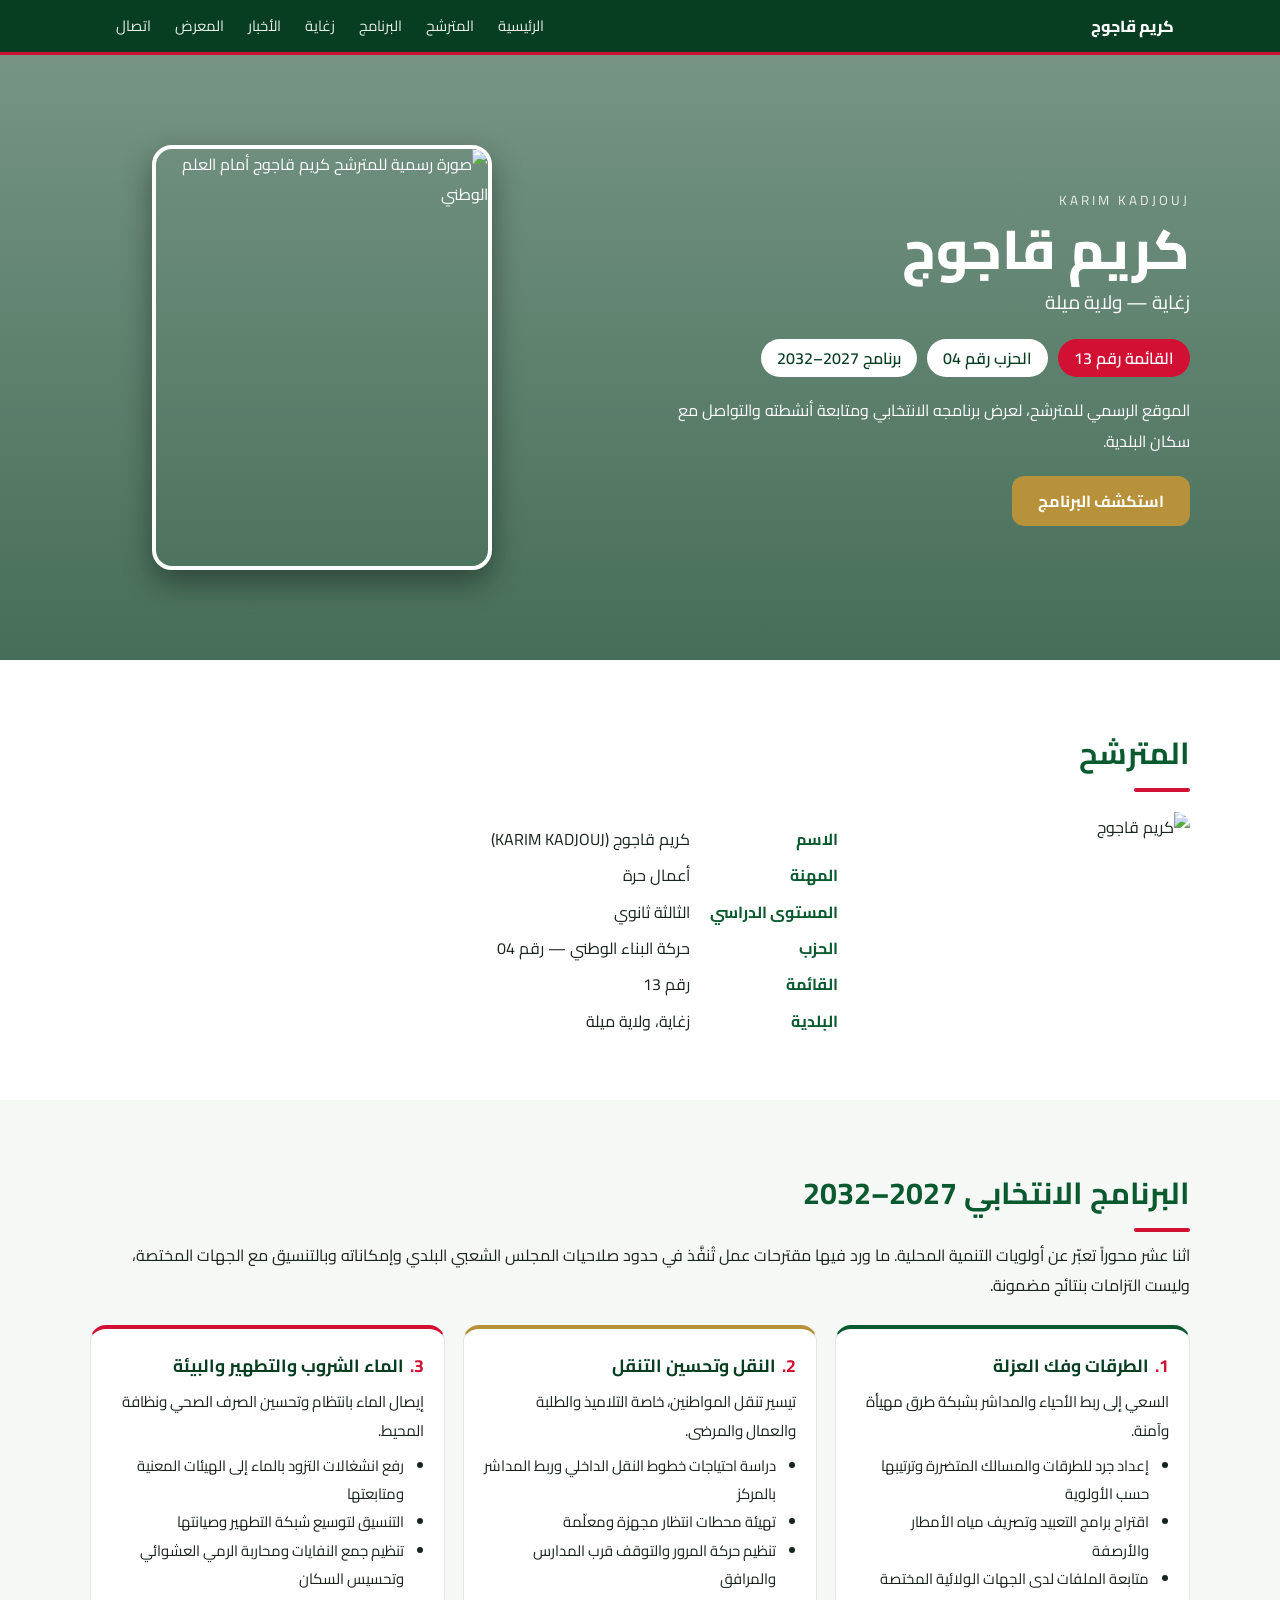
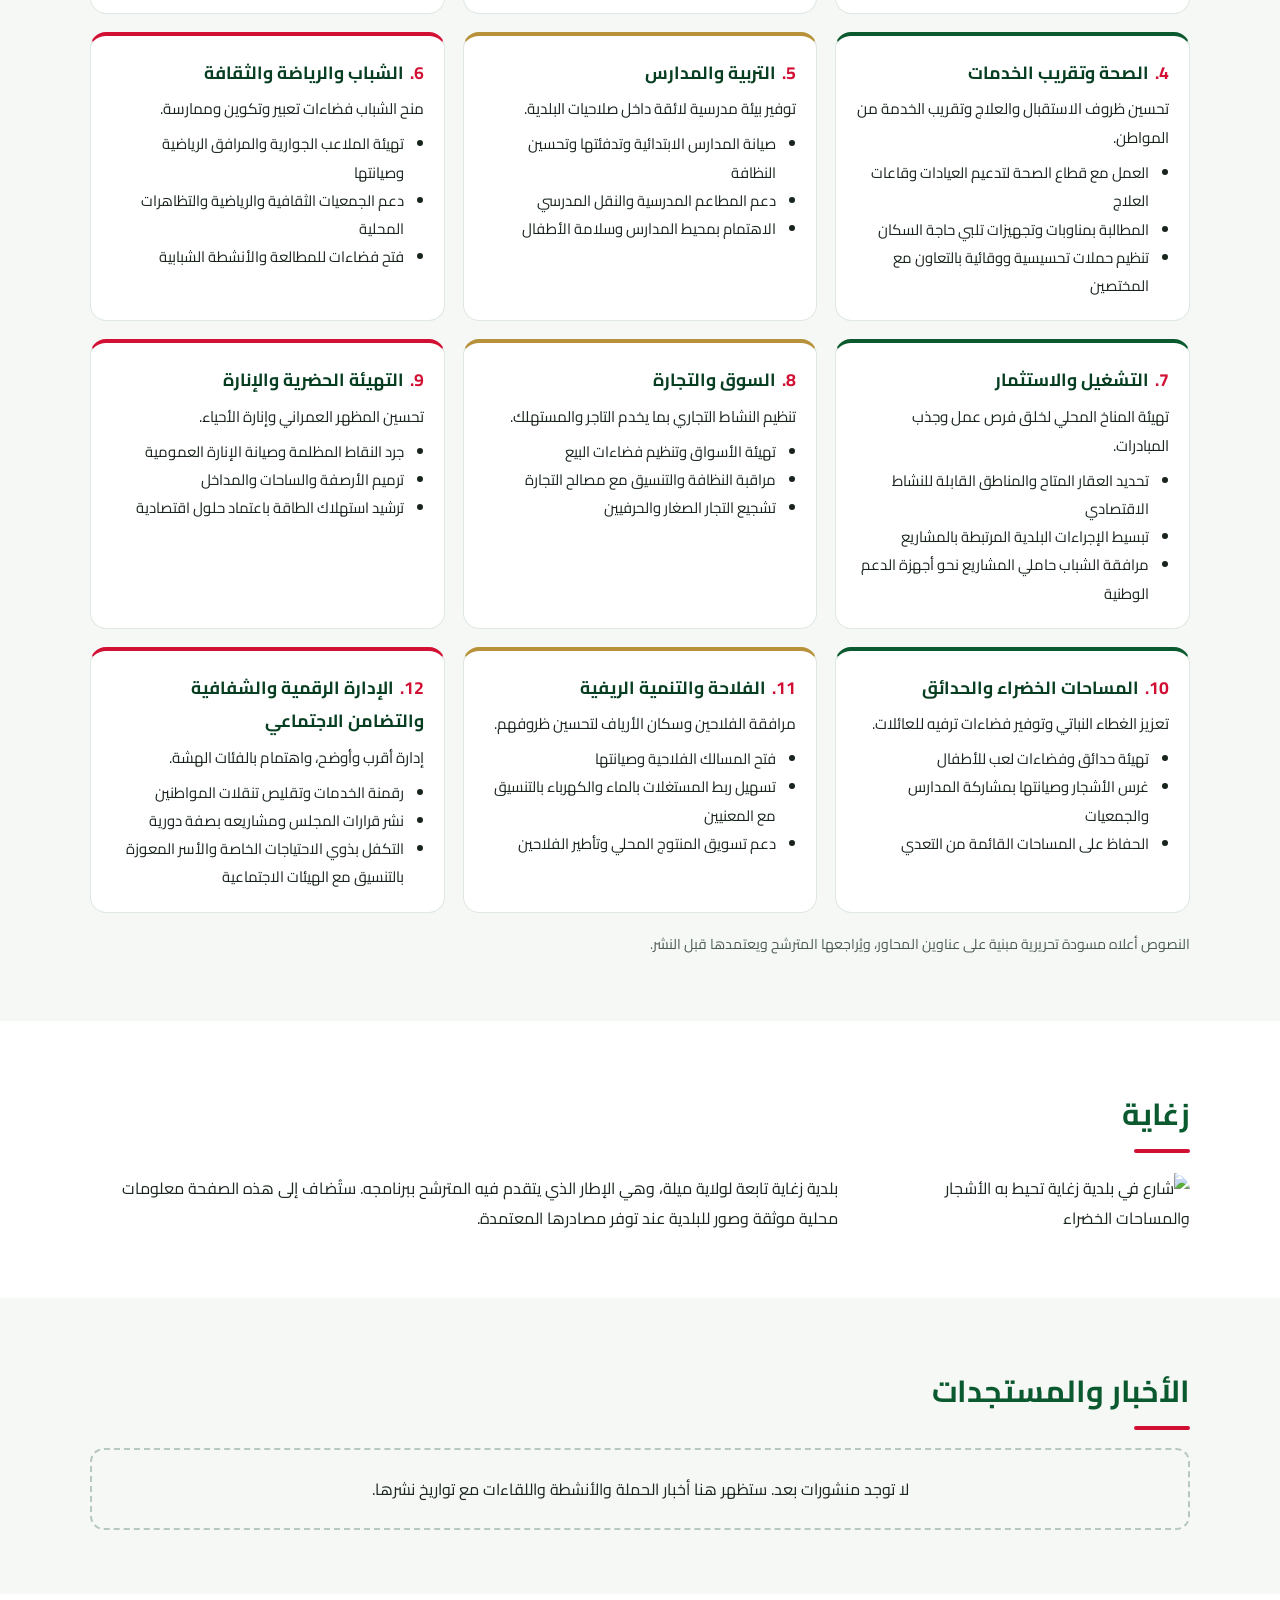
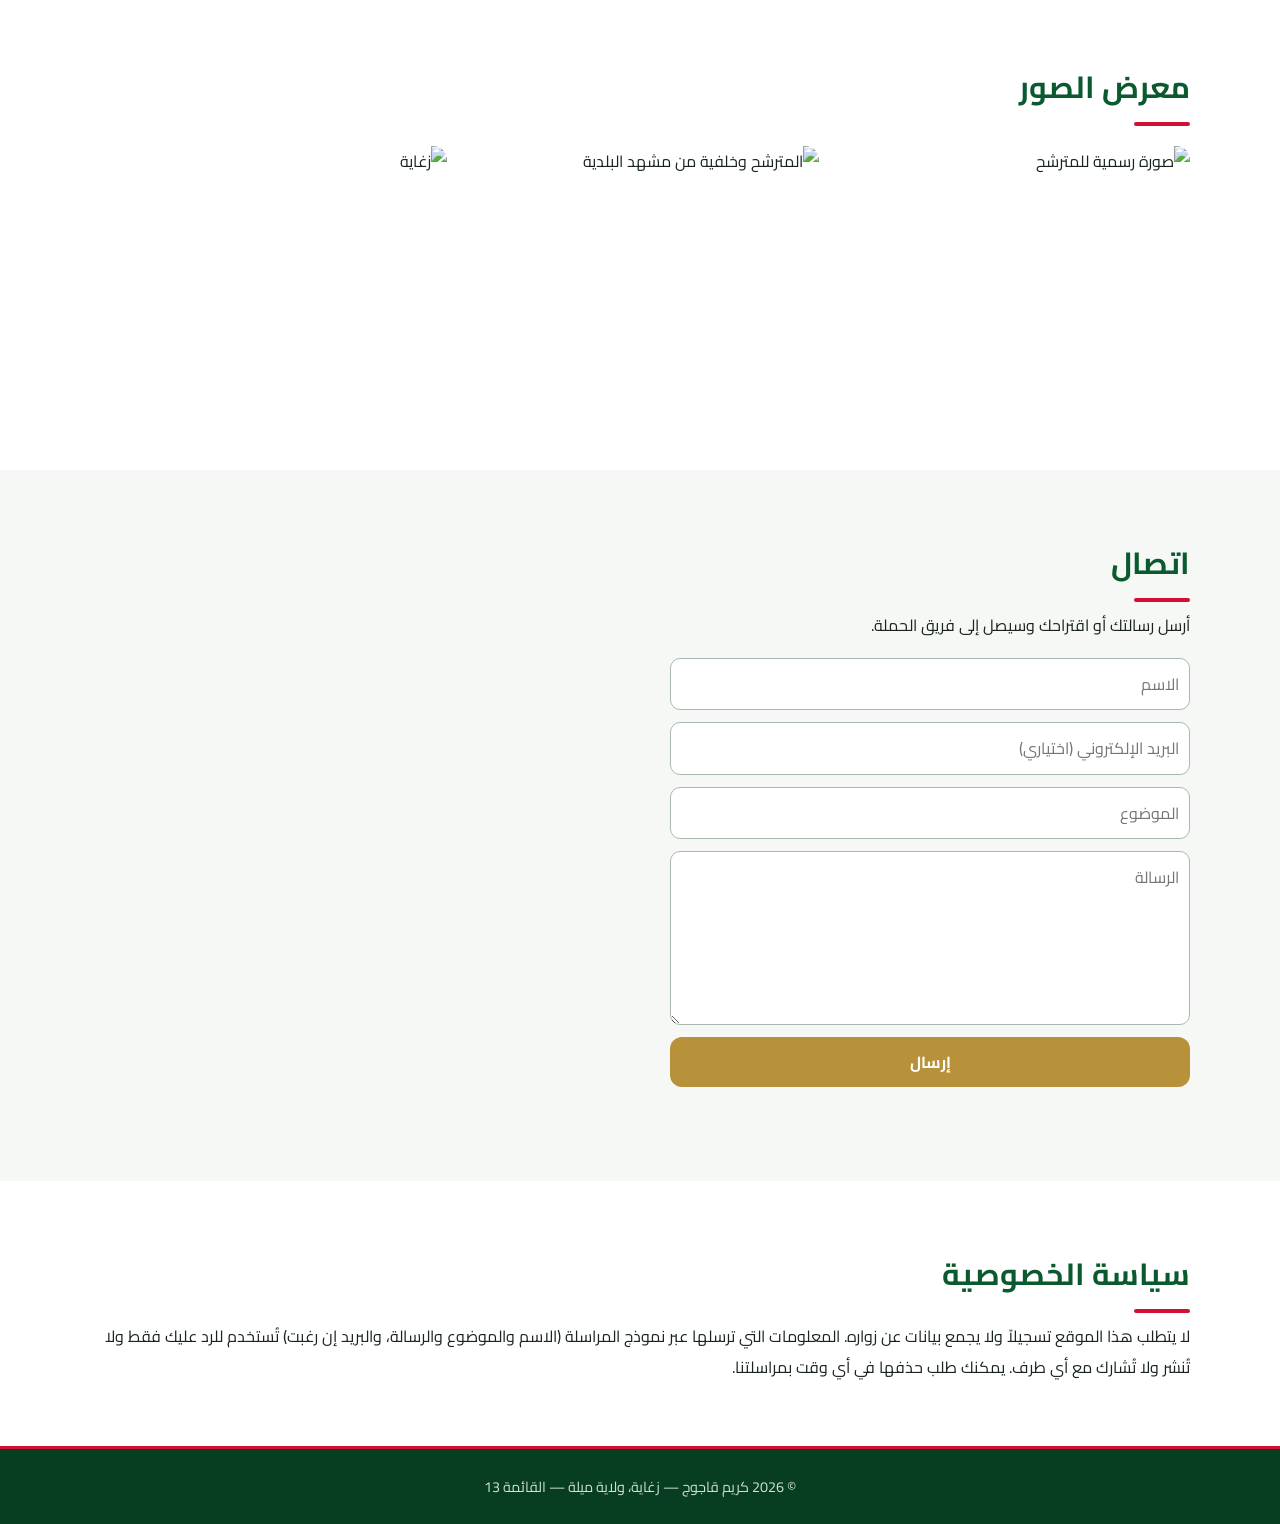
==== index.html @ d609dcb7 "Add files via upload" ====
<!DOCTYPE html>
<html lang="ar" dir="rtl">
<head>
<meta charset="utf-8">
<meta name="viewport" content="width=device-width, initial-scale=1">
<title>كريم قاجوج — الموقع الرسمي | زغاية، ولاية ميلة</title>
<meta name="description" content="الموقع الرسمي للمترشح كريم قاجوج، قائمة رقم 13، زغاية — ولاية ميلة. البرنامج الانتخابي 2027–2032.">
<meta property="og:title" content="كريم قاجوج — الموقع الرسمي">
<meta property="og:description" content="البرنامج الانتخابي 2027–2032 — زغاية، ولاية ميلة">
<meta property="og:image" content="assets/hero.jpg">
<link href="https://fonts.googleapis.com/css2?family=Cairo:wght@400;600;800&display=swap" rel="stylesheet">
<style>
:root{--g:#0b5a2f;--gd:#073d20;--r:#d21034;--gold:#b8923a;--bg:#f6f8f6;--t:#18241c}
*{box-sizing:border-box;margin:0}html{scroll-behavior:smooth;scroll-padding-top:70px}
body{font-family:Cairo,Tajawal,sans-serif;color:var(--t);background:#fff;line-height:1.9}
header{position:sticky;top:0;z-index:9;background:var(--gd);border-bottom:3px solid var(--r)}
nav{max-width:1100px;margin:auto;display:flex;gap:4px;align-items:center;padding:8px 16px;flex-wrap:wrap}
nav b{color:#fff;margin-inline-end:auto;font-weight:800}
nav a{color:#e6efe9;text-decoration:none;padding:4px 10px;border-radius:8px;font-size:.92rem}
nav a:hover,nav a:focus{background:var(--g);outline:0}
section{padding:64px 16px}.w{max-width:1100px;margin:auto}
h2{color:var(--g);font-size:1.9rem;margin-bottom:8px}h2:after{content:"";display:block;width:56px;height:4px;background:var(--r);border-radius:4px;margin-top:6px}
.hero{background:linear-gradient(rgba(7,61,32,.55),rgba(7,61,32,.75)),url(assets/hero.jpg) center/cover;color:#fff;padding:90px 16px}
.hero .w{display:grid;grid-template-columns:1.3fr 1fr;gap:32px;align-items:center}
.hero h1{font-size:clamp(2rem,5vw,3.4rem);font-weight:800;line-height:1.3}
.hero small{display:block;letter-spacing:3px;opacity:.85}
.badges{display:flex;gap:10px;flex-wrap:wrap;margin:18px 0}
.badges span{background:#fff;color:var(--gd);border-radius:999px;padding:4px 16px;font-weight:600}
.badges span:first-child{background:var(--r);color:#fff}
.btn{display:inline-block;background:var(--gold);color:#fff;padding:10px 26px;border-radius:12px;text-decoration:none;font-weight:700}
.hero img{width:100%;max-width:340px;border-radius:20px;border:4px solid #fff;margin-inline:auto;display:block;box-shadow:0 12px 30px #0006}
.two{display:grid;grid-template-columns:320px 1fr;gap:32px;align-items:start;margin-top:20px}
.two img{width:100%;border-radius:18px}
dl{display:grid;grid-template-columns:auto 1fr;gap:6px 20px;margin-top:12px}dt{color:var(--g);font-weight:700}
.alt{background:var(--bg)}
.cards{display:grid;grid-template-columns:repeat(auto-fill,minmax(310px,1fr));gap:18px;margin-top:24px}
.card{background:#fff;border:1px solid #dfe8e2;border-top:4px solid var(--g);border-radius:16px;padding:20px}
.card:nth-child(3n){border-top-color:var(--r)}.card:nth-child(3n+2){border-top-color:var(--gold)}
.card h3{font-size:1.1rem;color:var(--gd)}.card h3 span{color:var(--r);margin-inline-end:6px}
.card p{margin:6px 0;font-size:.95rem}.card ul{padding-inline-start:20px;font-size:.93rem}
.note{font-size:.88rem;color:#4a5a50;margin-top:18px}
.gal{display:grid;grid-template-columns:repeat(auto-fit,minmax(240px,1fr));gap:14px;margin-top:20px}.gal img{width:100%;height:260px;object-fit:cover;border-radius:14px}
.empty{background:var(--bg);border:2px dashed #b7c9bd;border-radius:14px;padding:24px;text-align:center;margin-top:18px}
form{display:grid;gap:12px;max-width:520px;margin-top:18px}input,textarea{font:inherit;padding:10px;border:1px solid #aab9af;border-radius:10px}
button{font:inherit;border:0;cursor:pointer}
footer{background:var(--gd);color:#cfe0d5;text-align:center;padding:24px 16px;font-size:.9rem;border-top:3px solid var(--r)}
@media(max-width:760px){.hero .w,.two{grid-template-columns:1fr}.hero img{max-width:260px}}
</style>
</head>
<body>
<header><nav aria-label="التنقل الرئيسي"><b>كريم قاجوج</b>
<a href="#home">الرئيسية</a><a href="#candidate">المترشح</a><a href="#program">البرنامج</a><a href="#zeghaia">زغاية</a><a href="#news">الأخبار</a><a href="#gallery">المعرض</a><a href="#contact">اتصال</a></nav></header>

<main>
<section class="hero" id="home"><div class="w"><div>
<small>KARIM KADJOUJ</small><h1>كريم قاجوج</h1>
<p style="font-size:1.2rem">زغاية — ولاية ميلة</p>
<div class="badges"><span>القائمة رقم 13</span><span>الحزب رقم 04</span><span>برنامج 2027–2032</span></div>
<p style="max-width:520px;margin-bottom:20px">الموقع الرسمي للمترشح، لعرض برنامجه الانتخابي ومتابعة أنشطته والتواصل مع سكان البلدية.</p>
<a class="btn" href="#program">استكشف البرنامج</a></div>
<img src="assets/candidate.jpg" alt="صورة رسمية للمترشح كريم قاجوج أمام العلم الوطني" width="340" height="425"></div></section>

<section id="candidate"><div class="w"><h2>المترشح</h2>
<div class="two"><img src="assets/candidate.jpg" alt="كريم قاجوج" loading="lazy">
<div><dl><dt>الاسم</dt><dd>كريم قاجوج (KARIM KADJOUJ)</dd><dt>المهنة</dt><dd>أعمال حرة</dd><dt>المستوى الدراسي</dt><dd>الثالثة ثانوي</dd><dt>الحزب</dt><dd>حركة البناء الوطني — رقم 04</dd><dt>القائمة</dt><dd>رقم 13</dd><dt>البلدية</dt><dd>زغاية، ولاية ميلة</dd></dl></div></div></div></section>

<section class="alt" id="program"><div class="w"><h2>البرنامج الانتخابي 2027–2032</h2>
<p>اثنا عشر محوراً تعبّر عن أولويات التنمية المحلية. ما ورد فيها مقترحات عمل تُنفَّذ في حدود صلاحيات المجلس الشعبي البلدي وإمكاناته وبالتنسيق مع الجهات المختصة، وليست التزامات بنتائج مضمونة.</p>
<div class="cards" id="axes"></div>
<p class="note">النصوص أعلاه مسودة تحريرية مبنية على عناوين المحاور، ويُراجعها المترشح ويعتمدها قبل النشر.</p></div></section>

<section id="zeghaia"><div class="w"><h2>زغاية</h2>
<div class="two"><img src="assets/zeghaia.jpg" alt="شارع في بلدية زغاية تحيط به الأشجار والمساحات الخضراء" loading="lazy">
<div><p>بلدية زغاية تابعة لولاية ميلة، وهي الإطار الذي يتقدم فيه المترشح ببرنامجه. ستُضاف إلى هذه الصفحة معلومات محلية موثقة وصور للبلدية عند توفر مصادرها المعتمدة.</p></div></div></div></section>

<section class="alt" id="news"><div class="w"><h2>الأخبار والمستجدات</h2>
<div class="empty">لا توجد منشورات بعد. ستظهر هنا أخبار الحملة والأنشطة واللقاءات مع تواريخ نشرها.</div></div></section>

<section id="gallery"><div class="w"><h2>معرض الصور</h2>
<div class="gal"><img src="assets/candidate.jpg" alt="صورة رسمية للمترشح" loading="lazy"><img src="assets/hero.jpg" alt="المترشح وخلفية من مشهد البلدية" loading="lazy"><img src="assets/zeghaia.jpg" alt="زغاية" loading="lazy"></div></div></section>

<section class="alt" id="contact"><div class="w"><h2>اتصال</h2>
<p>أرسل رسالتك أو اقتراحك وسيصل إلى فريق الحملة.</p>
<form id="cf"><input name="n" placeholder="الاسم" required aria-label="الاسم"><input name="e" type="email" placeholder="البريد الإلكتروني (اختياري)" aria-label="البريد">
<input name="s" placeholder="الموضوع" required aria-label="الموضوع"><textarea name="m" rows="5" placeholder="الرسالة" required aria-label="الرسالة"></textarea>
<input name="website" tabindex="-1" autocomplete="off" style="display:none" aria-hidden="true">
<button class="btn" type="submit">إرسال</button><p id="st" class="note" role="status"></p></form></div></section>

<section id="privacy"><div class="w"><h2>سياسة الخصوصية</h2>
<p>لا يتطلب هذا الموقع تسجيلاً ولا يجمع بيانات عن زواره. المعلومات التي ترسلها عبر نموذج المراسلة (الاسم والموضوع والرسالة، والبريد إن رغبت) تُستخدم للرد عليك فقط ولا تُنشر ولا تُشارك مع أي طرف. يمكنك طلب حذفها في أي وقت بمراسلتنا.</p></div></section>
</main>
<footer>© 2026 كريم قاجوج — زغاية، ولاية ميلة — القائمة 13</footer>

<script>
const CONTACT_EMAIL=""; // ضع هنا بريد الحملة المعتمد ليعمل النموذج
const A=[
["الطرقات وفك العزلة","السعي إلى ربط الأحياء والمداشر بشبكة طرق مهيأة وآمنة.",["إعداد جرد للطرقات والمسالك المتضررة وترتيبها حسب الأولوية","اقتراح برامج التعبيد وتصريف مياه الأمطار والأرصفة","متابعة الملفات لدى الجهات الولائية المختصة"]],
["النقل وتحسين التنقل","تيسير تنقل المواطنين، خاصة التلاميذ والطلبة والعمال والمرضى.",["دراسة احتياجات خطوط النقل الداخلي وربط المداشر بالمركز","تهيئة محطات انتظار مجهزة ومعلّمة","تنظيم حركة المرور والتوقف قرب المدارس والمرافق"]],
["الماء الشروب والتطهير والبيئة","إيصال الماء بانتظام وتحسين الصرف الصحي ونظافة المحيط.",["رفع انشغالات التزود بالماء إلى الهيئات المعنية ومتابعتها","التنسيق لتوسيع شبكة التطهير وصيانتها","تنظيم جمع النفايات ومحاربة الرمي العشوائي وتحسيس السكان"]],
["الصحة وتقريب الخدمات","تحسين ظروف الاستقبال والعلاج وتقريب الخدمة من المواطن.",["العمل مع قطاع الصحة لتدعيم العيادات وقاعات العلاج","المطالبة بمناوبات وتجهيزات تلبي حاجة السكان","تنظيم حملات تحسيسية ووقائية بالتعاون مع المختصين"]],
["التربية والمدارس","توفير بيئة مدرسية لائقة داخل صلاحيات البلدية.",["صيانة المدارس الابتدائية وتدفئتها وتحسين النظافة","دعم المطاعم المدرسية والنقل المدرسي","الاهتمام بمحيط المدارس وسلامة الأطفال"]],
["الشباب والرياضة والثقافة","منح الشباب فضاءات تعبير وتكوين وممارسة.",["تهيئة الملاعب الجوارية والمرافق الرياضية وصيانتها","دعم الجمعيات الثقافية والرياضية والتظاهرات المحلية","فتح فضاءات للمطالعة والأنشطة الشبابية"]],
["التشغيل والاستثمار","تهيئة المناخ المحلي لخلق فرص عمل وجذب المبادرات.",["تحديد العقار المتاح والمناطق القابلة للنشاط الاقتصادي","تبسيط الإجراءات البلدية المرتبطة بالمشاريع","مرافقة الشباب حاملي المشاريع نحو أجهزة الدعم الوطنية"]],
["السوق والتجارة","تنظيم النشاط التجاري بما يخدم التاجر والمستهلك.",["تهيئة الأسواق وتنظيم فضاءات البيع","مراقبة النظافة والتنسيق مع مصالح التجارة","تشجيع التجار الصغار والحرفيين"]],
["التهيئة الحضرية والإنارة","تحسين المظهر العمراني وإنارة الأحياء.",["جرد النقاط المظلمة وصيانة الإنارة العمومية","ترميم الأرصفة والساحات والمداخل","ترشيد استهلاك الطاقة باعتماد حلول اقتصادية"]],
["المساحات الخضراء والحدائق","تعزيز الغطاء النباتي وتوفير فضاءات ترفيه للعائلات.",["تهيئة حدائق وفضاءات لعب للأطفال","غرس الأشجار وصيانتها بمشاركة المدارس والجمعيات","الحفاظ على المساحات القائمة من التعدي"]],
["الفلاحة والتنمية الريفية","مرافقة الفلاحين وسكان الأرياف لتحسين ظروفهم.",["فتح المسالك الفلاحية وصيانتها","تسهيل ربط المستغلات بالماء والكهرباء بالتنسيق مع المعنيين","دعم تسويق المنتوج المحلي وتأطير الفلاحين"]],
["الإدارة الرقمية والشفافية والتضامن الاجتماعي","إدارة أقرب وأوضح، واهتمام بالفئات الهشة.",["رقمنة الخدمات وتقليص تنقلات المواطنين","نشر قرارات المجلس ومشاريعه بصفة دورية","التكفل بذوي الاحتياجات الخاصة والأسر المعوزة بالتنسيق مع الهيئات الاجتماعية"]]];
document.getElementById("axes").innerHTML=A.map((a,i)=>`<article class="card"><h3><span>${i+1}.</span>${a[0]}</h3><p>${a[1]}</p><ul>${a[2].map(x=>`<li>${x}</li>`).join("")}</ul></article>`).join("");
document.getElementById("cf").addEventListener("submit",e=>{e.preventDefault();const f=e.target,st=document.getElementById("st");
if(f.website.value)return;
if(!CONTACT_EMAIL){st.textContent="خدمة المراسلة غير مفعّلة بعد.";return}
location.href="mailto:"+CONTACT_EMAIL+"?subject="+encodeURIComponent(f.s.value)+"&body="+encodeURIComponent(f.m.value+"\n\n"+f.n.value+(f.e.value?" — "+f.e.value:""));});
</script>
</body></html>
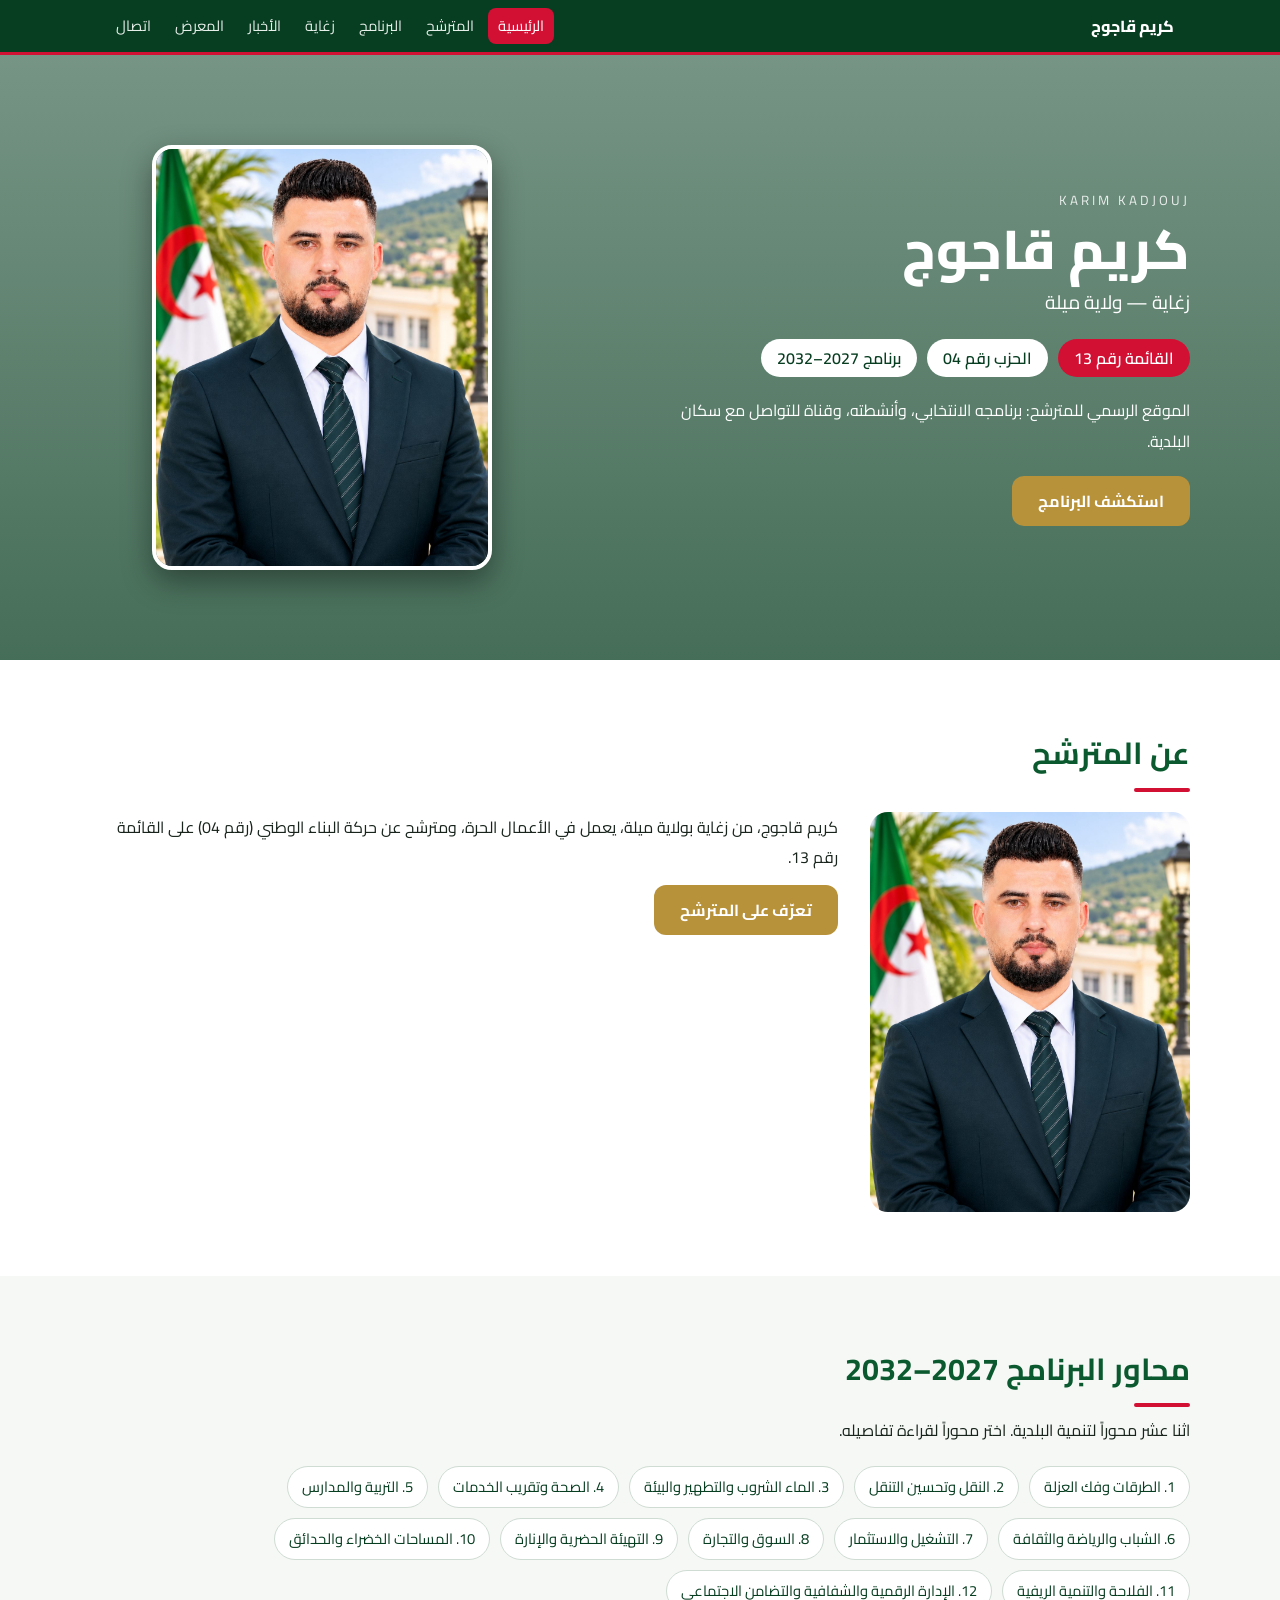
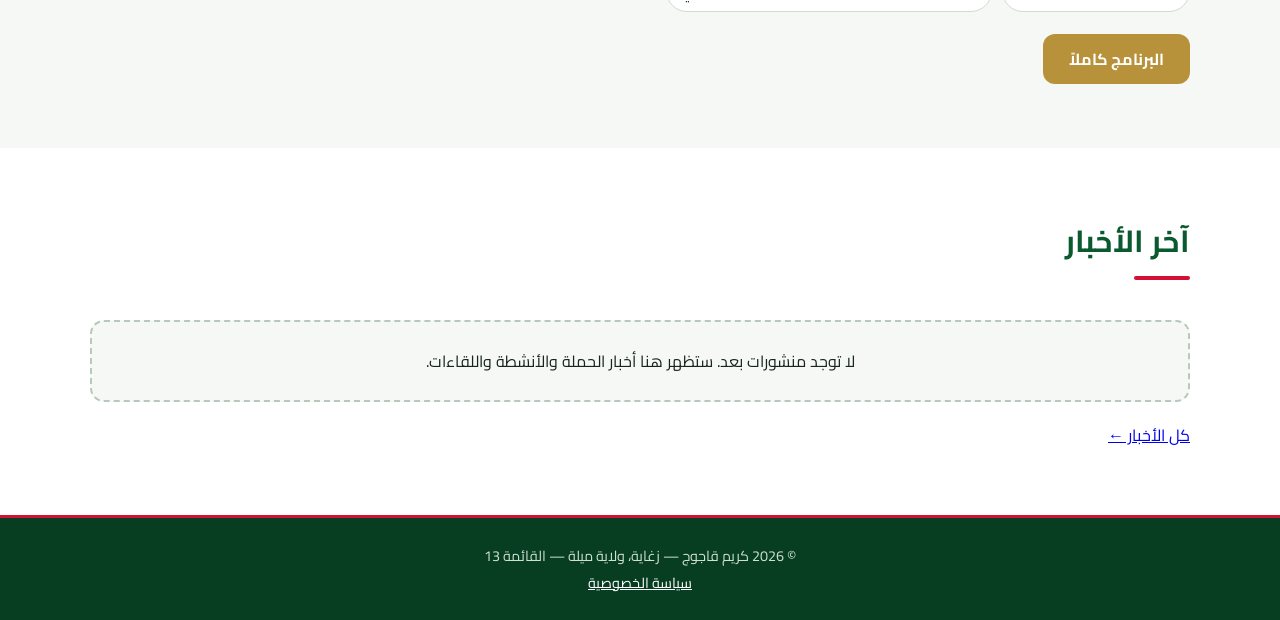
==== commit 247aae78: "Add files via upload" ====
--- a/index.html
+++ b/index.html
@@ -1,115 +1,10 @@
 <!DOCTYPE html>
-<html lang="ar" dir="rtl">
-<head>
-<meta charset="utf-8">
-<meta name="viewport" content="width=device-width, initial-scale=1">
-<title>كريم قاجوج — الموقع الرسمي | زغاية، ولاية ميلة</title>
-<meta name="description" content="الموقع الرسمي للمترشح كريم قاجوج، قائمة رقم 13، زغاية — ولاية ميلة. البرنامج الانتخابي 2027–2032.">
-<meta property="og:title" content="كريم قاجوج — الموقع الرسمي">
-<meta property="og:description" content="البرنامج الانتخابي 2027–2032 — زغاية، ولاية ميلة">
-<meta property="og:image" content="assets/hero.jpg">
-<link href="https://fonts.googleapis.com/css2?family=Cairo:wght@400;600;800&display=swap" rel="stylesheet">
-<style>
-:root{--g:#0b5a2f;--gd:#073d20;--r:#d21034;--gold:#b8923a;--bg:#f6f8f6;--t:#18241c}
-*{box-sizing:border-box;margin:0}html{scroll-behavior:smooth;scroll-padding-top:70px}
-body{font-family:Cairo,Tajawal,sans-serif;color:var(--t);background:#fff;line-height:1.9}
-header{position:sticky;top:0;z-index:9;background:var(--gd);border-bottom:3px solid var(--r)}
-nav{max-width:1100px;margin:auto;display:flex;gap:4px;align-items:center;padding:8px 16px;flex-wrap:wrap}
-nav b{color:#fff;margin-inline-end:auto;font-weight:800}
-nav a{color:#e6efe9;text-decoration:none;padding:4px 10px;border-radius:8px;font-size:.92rem}
-nav a:hover,nav a:focus{background:var(--g);outline:0}
-section{padding:64px 16px}.w{max-width:1100px;margin:auto}
-h2{color:var(--g);font-size:1.9rem;margin-bottom:8px}h2:after{content:"";display:block;width:56px;height:4px;background:var(--r);border-radius:4px;margin-top:6px}
-.hero{background:linear-gradient(rgba(7,61,32,.55),rgba(7,61,32,.75)),url(assets/hero.jpg) center/cover;color:#fff;padding:90px 16px}
-.hero .w{display:grid;grid-template-columns:1.3fr 1fr;gap:32px;align-items:center}
-.hero h1{font-size:clamp(2rem,5vw,3.4rem);font-weight:800;line-height:1.3}
-.hero small{display:block;letter-spacing:3px;opacity:.85}
-.badges{display:flex;gap:10px;flex-wrap:wrap;margin:18px 0}
-.badges span{background:#fff;color:var(--gd);border-radius:999px;padding:4px 16px;font-weight:600}
-.badges span:first-child{background:var(--r);color:#fff}
-.btn{display:inline-block;background:var(--gold);color:#fff;padding:10px 26px;border-radius:12px;text-decoration:none;font-weight:700}
-.hero img{width:100%;max-width:340px;border-radius:20px;border:4px solid #fff;margin-inline:auto;display:block;box-shadow:0 12px 30px #0006}
-.two{display:grid;grid-template-columns:320px 1fr;gap:32px;align-items:start;margin-top:20px}
-.two img{width:100%;border-radius:18px}
-dl{display:grid;grid-template-columns:auto 1fr;gap:6px 20px;margin-top:12px}dt{color:var(--g);font-weight:700}
-.alt{background:var(--bg)}
-.cards{display:grid;grid-template-columns:repeat(auto-fill,minmax(310px,1fr));gap:18px;margin-top:24px}
-.card{background:#fff;border:1px solid #dfe8e2;border-top:4px solid var(--g);border-radius:16px;padding:20px}
-.card:nth-child(3n){border-top-color:var(--r)}.card:nth-child(3n+2){border-top-color:var(--gold)}
-.card h3{font-size:1.1rem;color:var(--gd)}.card h3 span{color:var(--r);margin-inline-end:6px}
-.card p{margin:6px 0;font-size:.95rem}.card ul{padding-inline-start:20px;font-size:.93rem}
-.note{font-size:.88rem;color:#4a5a50;margin-top:18px}
-.gal{display:grid;grid-template-columns:repeat(auto-fit,minmax(240px,1fr));gap:14px;margin-top:20px}.gal img{width:100%;height:260px;object-fit:cover;border-radius:14px}
-.empty{background:var(--bg);border:2px dashed #b7c9bd;border-radius:14px;padding:24px;text-align:center;margin-top:18px}
-form{display:grid;gap:12px;max-width:520px;margin-top:18px}input,textarea{font:inherit;padding:10px;border:1px solid #aab9af;border-radius:10px}
-button{font:inherit;border:0;cursor:pointer}
-footer{background:var(--gd);color:#cfe0d5;text-align:center;padding:24px 16px;font-size:.9rem;border-top:3px solid var(--r)}
-@media(max-width:760px){.hero .w,.two{grid-template-columns:1fr}.hero img{max-width:260px}}
-</style>
-</head>
-<body>
-<header><nav aria-label="التنقل الرئيسي"><b>كريم قاجوج</b>
-<a href="#home">الرئيسية</a><a href="#candidate">المترشح</a><a href="#program">البرنامج</a><a href="#zeghaia">زغاية</a><a href="#news">الأخبار</a><a href="#gallery">المعرض</a><a href="#contact">اتصال</a></nav></header>
-
-<main>
-<section class="hero" id="home"><div class="w"><div>
-<small>KARIM KADJOUJ</small><h1>كريم قاجوج</h1>
-<p style="font-size:1.2rem">زغاية — ولاية ميلة</p>
-<div class="badges"><span>القائمة رقم 13</span><span>الحزب رقم 04</span><span>برنامج 2027–2032</span></div>
-<p style="max-width:520px;margin-bottom:20px">الموقع الرسمي للمترشح، لعرض برنامجه الانتخابي ومتابعة أنشطته والتواصل مع سكان البلدية.</p>
-<a class="btn" href="#program">استكشف البرنامج</a></div>
-<img src="assets/candidate.jpg" alt="صورة رسمية للمترشح كريم قاجوج أمام العلم الوطني" width="340" height="425"></div></section>
-
-<section id="candidate"><div class="w"><h2>المترشح</h2>
-<div class="two"><img src="assets/candidate.jpg" alt="كريم قاجوج" loading="lazy">
-<div><dl><dt>الاسم</dt><dd>كريم قاجوج (KARIM KADJOUJ)</dd><dt>المهنة</dt><dd>أعمال حرة</dd><dt>المستوى الدراسي</dt><dd>الثالثة ثانوي</dd><dt>الحزب</dt><dd>حركة البناء الوطني — رقم 04</dd><dt>القائمة</dt><dd>رقم 13</dd><dt>البلدية</dt><dd>زغاية، ولاية ميلة</dd></dl></div></div></div></section>
-
-<section class="alt" id="program"><div class="w"><h2>البرنامج الانتخابي 2027–2032</h2>
-<p>اثنا عشر محوراً تعبّر عن أولويات التنمية المحلية. ما ورد فيها مقترحات عمل تُنفَّذ في حدود صلاحيات المجلس الشعبي البلدي وإمكاناته وبالتنسيق مع الجهات المختصة، وليست التزامات بنتائج مضمونة.</p>
-<div class="cards" id="axes"></div>
-<p class="note">النصوص أعلاه مسودة تحريرية مبنية على عناوين المحاور، ويُراجعها المترشح ويعتمدها قبل النشر.</p></div></section>
-
-<section id="zeghaia"><div class="w"><h2>زغاية</h2>
-<div class="two"><img src="assets/zeghaia.jpg" alt="شارع في بلدية زغاية تحيط به الأشجار والمساحات الخضراء" loading="lazy">
-<div><p>بلدية زغاية تابعة لولاية ميلة، وهي الإطار الذي يتقدم فيه المترشح ببرنامجه. ستُضاف إلى هذه الصفحة معلومات محلية موثقة وصور للبلدية عند توفر مصادرها المعتمدة.</p></div></div></div></section>
-
-<section class="alt" id="news"><div class="w"><h2>الأخبار والمستجدات</h2>
-<div class="empty">لا توجد منشورات بعد. ستظهر هنا أخبار الحملة والأنشطة واللقاءات مع تواريخ نشرها.</div></div></section>
-
-<section id="gallery"><div class="w"><h2>معرض الصور</h2>
-<div class="gal"><img src="assets/candidate.jpg" alt="صورة رسمية للمترشح" loading="lazy"><img src="assets/hero.jpg" alt="المترشح وخلفية من مشهد البلدية" loading="lazy"><img src="assets/zeghaia.jpg" alt="زغاية" loading="lazy"></div></div></section>
-
-<section class="alt" id="contact"><div class="w"><h2>اتصال</h2>
-<p>أرسل رسالتك أو اقتراحك وسيصل إلى فريق الحملة.</p>
-<form id="cf"><input name="n" placeholder="الاسم" required aria-label="الاسم"><input name="e" type="email" placeholder="البريد الإلكتروني (اختياري)" aria-label="البريد">
-<input name="s" placeholder="الموضوع" required aria-label="الموضوع"><textarea name="m" rows="5" placeholder="الرسالة" required aria-label="الرسالة"></textarea>
-<input name="website" tabindex="-1" autocomplete="off" style="display:none" aria-hidden="true">
-<button class="btn" type="submit">إرسال</button><p id="st" class="note" role="status"></p></form></div></section>
-
-<section id="privacy"><div class="w"><h2>سياسة الخصوصية</h2>
-<p>لا يتطلب هذا الموقع تسجيلاً ولا يجمع بيانات عن زواره. المعلومات التي ترسلها عبر نموذج المراسلة (الاسم والموضوع والرسالة، والبريد إن رغبت) تُستخدم للرد عليك فقط ولا تُنشر ولا تُشارك مع أي طرف. يمكنك طلب حذفها في أي وقت بمراسلتنا.</p></div></section>
-</main>
-<footer>© 2026 كريم قاجوج — زغاية، ولاية ميلة — القائمة 13</footer>
-
-<script>
-const CONTACT_EMAIL=""; // ضع هنا بريد الحملة المعتمد ليعمل النموذج
-const A=[
-["الطرقات وفك العزلة","السعي إلى ربط الأحياء والمداشر بشبكة طرق مهيأة وآمنة.",["إعداد جرد للطرقات والمسالك المتضررة وترتيبها حسب الأولوية","اقتراح برامج التعبيد وتصريف مياه الأمطار والأرصفة","متابعة الملفات لدى الجهات الولائية المختصة"]],
-["النقل وتحسين التنقل","تيسير تنقل المواطنين، خاصة التلاميذ والطلبة والعمال والمرضى.",["دراسة احتياجات خطوط النقل الداخلي وربط المداشر بالمركز","تهيئة محطات انتظار مجهزة ومعلّمة","تنظيم حركة المرور والتوقف قرب المدارس والمرافق"]],
-["الماء الشروب والتطهير والبيئة","إيصال الماء بانتظام وتحسين الصرف الصحي ونظافة المحيط.",["رفع انشغالات التزود بالماء إلى الهيئات المعنية ومتابعتها","التنسيق لتوسيع شبكة التطهير وصيانتها","تنظيم جمع النفايات ومحاربة الرمي العشوائي وتحسيس السكان"]],
-["الصحة وتقريب الخدمات","تحسين ظروف الاستقبال والعلاج وتقريب الخدمة من المواطن.",["العمل مع قطاع الصحة لتدعيم العيادات وقاعات العلاج","المطالبة بمناوبات وتجهيزات تلبي حاجة السكان","تنظيم حملات تحسيسية ووقائية بالتعاون مع المختصين"]],
-["التربية والمدارس","توفير بيئة مدرسية لائقة داخل صلاحيات البلدية.",["صيانة المدارس الابتدائية وتدفئتها وتحسين النظافة","دعم المطاعم المدرسية والنقل المدرسي","الاهتمام بمحيط المدارس وسلامة الأطفال"]],
-["الشباب والرياضة والثقافة","منح الشباب فضاءات تعبير وتكوين وممارسة.",["تهيئة الملاعب الجوارية والمرافق الرياضية وصيانتها","دعم الجمعيات الثقافية والرياضية والتظاهرات المحلية","فتح فضاءات للمطالعة والأنشطة الشبابية"]],
-["التشغيل والاستثمار","تهيئة المناخ المحلي لخلق فرص عمل وجذب المبادرات.",["تحديد العقار المتاح والمناطق القابلة للنشاط الاقتصادي","تبسيط الإجراءات البلدية المرتبطة بالمشاريع","مرافقة الشباب حاملي المشاريع نحو أجهزة الدعم الوطنية"]],
-["السوق والتجارة","تنظيم النشاط التجاري بما يخدم التاجر والمستهلك.",["تهيئة الأسواق وتنظيم فضاءات البيع","مراقبة النظافة والتنسيق مع مصالح التجارة","تشجيع التجار الصغار والحرفيين"]],
-["التهيئة الحضرية والإنارة","تحسين المظهر العمراني وإنارة الأحياء.",["جرد النقاط المظلمة وصيانة الإنارة العمومية","ترميم الأرصفة والساحات والمداخل","ترشيد استهلاك الطاقة باعتماد حلول اقتصادية"]],
-["المساحات الخضراء والحدائق","تعزيز الغطاء النباتي وتوفير فضاءات ترفيه للعائلات.",["تهيئة حدائق وفضاءات لعب للأطفال","غرس الأشجار وصيانتها بمشاركة المدارس والجمعيات","الحفاظ على المساحات القائمة من التعدي"]],
-["الفلاحة والتنمية الريفية","مرافقة الفلاحين وسكان الأرياف لتحسين ظروفهم.",["فتح المسالك الفلاحية وصيانتها","تسهيل ربط المستغلات بالماء والكهرباء بالتنسيق مع المعنيين","دعم تسويق المنتوج المحلي وتأطير الفلاحين"]],
-["الإدارة الرقمية والشفافية والتضامن الاجتماعي","إدارة أقرب وأوضح، واهتمام بالفئات الهشة.",["رقمنة الخدمات وتقليص تنقلات المواطنين","نشر قرارات المجلس ومشاريعه بصفة دورية","التكفل بذوي الاحتياجات الخاصة والأسر المعوزة بالتنسيق مع الهيئات الاجتماعية"]]];
-document.getElementById("axes").innerHTML=A.map((a,i)=>`<article class="card"><h3><span>${i+1}.</span>${a[0]}</h3><p>${a[1]}</p><ul>${a[2].map(x=>`<li>${x}</li>`).join("")}</ul></article>`).join("");
-document.getElementById("cf").addEventListener("submit",e=>{e.preventDefault();const f=e.target,st=document.getElementById("st");
-if(f.website.value)return;
-if(!CONTACT_EMAIL){st.textContent="خدمة المراسلة غير مفعّلة بعد.";return}
-location.href="mailto:"+CONTACT_EMAIL+"?subject="+encodeURIComponent(f.s.value)+"&body="+encodeURIComponent(f.m.value+"\n\n"+f.n.value+(f.e.value?" — "+f.e.value:""));});
-</script>
-</body></html>
+<html lang="ar" dir="rtl"><head><meta charset="utf-8"><meta name="viewport" content="width=device-width, initial-scale=1">
+<title>الموقع الرسمي | كريم قاجوج — زغاية، ميلة</title><meta name="description" content="الموقع الرسمي للمترشح كريم قاجوج، القائمة 13، زغاية — ولاية ميلة. البرنامج الانتخابي 2027–2032.">
+<meta property="og:type" content="website"><meta property="og:title" content="الموقع الرسمي | كريم قاجوج"><meta property="og:description" content="الموقع الرسمي للمترشح كريم قاجوج، القائمة 13، زغاية — ولاية ميلة. البرنامج الانتخابي 2027–2032."><meta property="og:image" content="assets/hero.jpg"><meta property="og:locale" content="ar_DZ">
+<link rel="preconnect" href="https://fonts.googleapis.com"><link href="https://fonts.googleapis.com/css2?family=Cairo:wght@400;600;800&display=swap" rel="stylesheet"><link rel="stylesheet" href="assets/style.css"></head>
+<body><a class="skip" href="#main">تخطي إلى المحتوى</a>
+<header><nav aria-label="التنقل الرئيسي"><b>كريم قاجوج</b><a href="index.html">الرئيسية</a><a href="candidate.html">المترشح</a><a href="program.html">البرنامج</a><a href="zeghaia.html">زغاية</a><a href="news.html">الأخبار</a><a href="gallery.html">المعرض</a><a href="contact.html">اتصال</a></nav></header>
+<section class="hero"><div class="w"><div><small>KARIM KADJOUJ</small><h1>كريم قاجوج</h1><p style="font-size:1.2rem">زغاية — ولاية ميلة</p><div class="badges"><span>القائمة رقم 13</span><span>الحزب رقم 04</span><span>برنامج 2027–2032</span></div><p style="max-width:520px;margin-bottom:20px">الموقع الرسمي للمترشح: برنامجه الانتخابي، وأنشطته، وقناة للتواصل مع سكان البلدية.</p><a class="btn" href="program.html">استكشف البرنامج</a></div><img src="assets/candidate.jpg" alt="صورة رسمية للمترشح كريم قاجوج أمام العلم الوطني" width="340" height="425"></div></section><main id="main"><section class=""><div class="w"><h2>عن المترشح</h2><div class="two"><img src="assets/candidate.jpg" alt="كريم قاجوج" loading="lazy"><div><p>كريم قاجوج، من زغاية بولاية ميلة، يعمل في الأعمال الحرة، ومترشح عن حركة البناء الوطني (رقم 04) على القائمة رقم 13.</p><p style="margin-top:12px"><a class="btn" href="candidate.html">تعرّف على المترشح</a></p></div></div></div></section><section class="alt"><div class="w"><h2>محاور البرنامج 2027–2032</h2><p>اثنا عشر محوراً لتنمية البلدية. اختر محوراً لقراءة تفاصيله.</p><div class="chips" id="chips"></div><p style="margin-top:22px"><a class="btn" href="program.html">البرنامج كاملاً</a></p></div></section><section class=""><div class="w"><h2>آخر الأخبار</h2><div class="news" id="latest"></div><p style="margin-top:18px"><a href="news.html">كل الأخبار ←</a></p></div></section></main>
+<footer><p>© 2026 كريم قاجوج — زغاية، ولاية ميلة — القائمة 13</p><p><a href="privacy.html">سياسة الخصوصية</a></p></footer>
+<script src="assets/data.js"></script><script src="assets/app.js"></script></body></html>
--- a/assets/style.css
+++ b/assets/style.css
@@ -0,0 +1,45 @@
+
+:root{--g:#0b5a2f;--gd:#073d20;--r:#d21034;--gold:#b8923a;--bg:#f6f8f6;--t:#18241c}
+*{box-sizing:border-box;margin:0}html{scroll-behavior:smooth;scroll-padding-top:70px}
+body{font-family:Cairo,Tajawal,sans-serif;color:var(--t);background:#fff;line-height:1.9}
+header{position:sticky;top:0;z-index:9;background:var(--gd);border-bottom:3px solid var(--r)}
+nav{max-width:1100px;margin:auto;display:flex;gap:4px;align-items:center;padding:8px 16px;flex-wrap:wrap}
+nav b{color:#fff;margin-inline-end:auto;font-weight:800}
+nav a{color:#e6efe9;text-decoration:none;padding:4px 10px;border-radius:8px;font-size:.92rem}
+nav a:hover,nav a:focus{background:var(--g);outline:0}
+section{padding:64px 16px}.w{max-width:1100px;margin:auto}
+h2{color:var(--g);font-size:1.9rem;margin-bottom:8px}h2:after{content:"";display:block;width:56px;height:4px;background:var(--r);border-radius:4px;margin-top:6px}
+.hero{background:linear-gradient(rgba(7,61,32,.55),rgba(7,61,32,.75)),url(assets/hero.jpg) center/cover;color:#fff;padding:90px 16px}
+.hero .w{display:grid;grid-template-columns:1.3fr 1fr;gap:32px;align-items:center}
+.hero h1{font-size:clamp(2rem,5vw,3.4rem);font-weight:800;line-height:1.3}
+.hero small{display:block;letter-spacing:3px;opacity:.85}
+.badges{display:flex;gap:10px;flex-wrap:wrap;margin:18px 0}
+.badges span{background:#fff;color:var(--gd);border-radius:999px;padding:4px 16px;font-weight:600}
+.badges span:first-child{background:var(--r);color:#fff}
+.btn{display:inline-block;background:var(--gold);color:#fff;padding:10px 26px;border-radius:12px;text-decoration:none;font-weight:700}
+.hero img{width:100%;max-width:340px;border-radius:20px;border:4px solid #fff;margin-inline:auto;display:block;box-shadow:0 12px 30px #0006}
+.two{display:grid;grid-template-columns:320px 1fr;gap:32px;align-items:start;margin-top:20px}
+.two img{width:100%;border-radius:18px}
+dl{display:grid;grid-template-columns:auto 1fr;gap:6px 20px;margin-top:12px}dt{color:var(--g);font-weight:700}
+.alt{background:var(--bg)}
+.cards{display:grid;grid-template-columns:repeat(auto-fill,minmax(310px,1fr));gap:18px;margin-top:24px}
+.card{background:#fff;border:1px solid #dfe8e2;border-top:4px solid var(--g);border-radius:16px;padding:20px}
+.card:nth-child(3n){border-top-color:var(--r)}.card:nth-child(3n+2){border-top-color:var(--gold)}
+.card h3{font-size:1.1rem;color:var(--gd)}.card h3 span{color:var(--r);margin-inline-end:6px}
+.card p{margin:6px 0;font-size:.95rem}.card ul{padding-inline-start:20px;font-size:.93rem}
+.note{font-size:.88rem;color:#4a5a50;margin-top:18px}
+.gal{display:grid;grid-template-columns:repeat(auto-fit,minmax(240px,1fr));gap:14px;margin-top:20px}.gal img{width:100%;height:260px;object-fit:cover;border-radius:14px}
+.empty{background:var(--bg);border:2px dashed #b7c9bd;border-radius:14px;padding:24px;text-align:center;margin-top:18px}
+form{display:grid;gap:12px;max-width:520px;margin-top:18px}input,textarea{font:inherit;padding:10px;border:1px solid #aab9af;border-radius:10px}
+button{font:inherit;border:0;cursor:pointer}
+footer{background:var(--gd);color:#cfe0d5;text-align:center;padding:24px 16px;font-size:.9rem;border-top:3px solid var(--r)}
+@media(max-width:760px){.hero .w,.two{grid-template-columns:1fr}.hero img{max-width:260px}}
+
+.ph{background:linear-gradient(135deg,var(--gd),var(--g));color:#fff;padding:44px 16px}.ph h1{font-size:2rem}.ph p{opacity:.9}
+.chips{display:flex;flex-wrap:wrap;gap:10px;margin-top:20px}.chips a{background:#fff;border:1px solid #cfdcd3;color:var(--gd);padding:6px 14px;border-radius:999px;text-decoration:none;font-size:.92rem}.chips a:hover{background:var(--g);color:#fff}
+.news{display:grid;gap:18px;margin-top:22px}.ni{background:#fff;border:1px solid #dfe8e2;border-radius:16px;overflow:hidden;display:grid;grid-template-columns:200px 1fr}.ni img{width:100%;height:100%;object-fit:cover}.ni div{padding:16px}.ni time{color:var(--r);font-size:.85rem}
+.gal figure{background:#fff;border-radius:14px;overflow:hidden;border:1px solid #dfe8e2}.gal figcaption{padding:8px 12px;font-size:.88rem}.gal a{display:block}
+footer a{color:#fff;margin:0 8px}nav a.on{background:var(--r);color:#fff}
+.skip{position:absolute;right:-999px}.skip:focus{right:8px;top:8px;background:#fff;padding:6px;z-index:99}
+@media(max-width:760px){.ni{grid-template-columns:1fr}}
+@media(prefers-reduced-motion:reduce){html{scroll-behavior:auto}}
